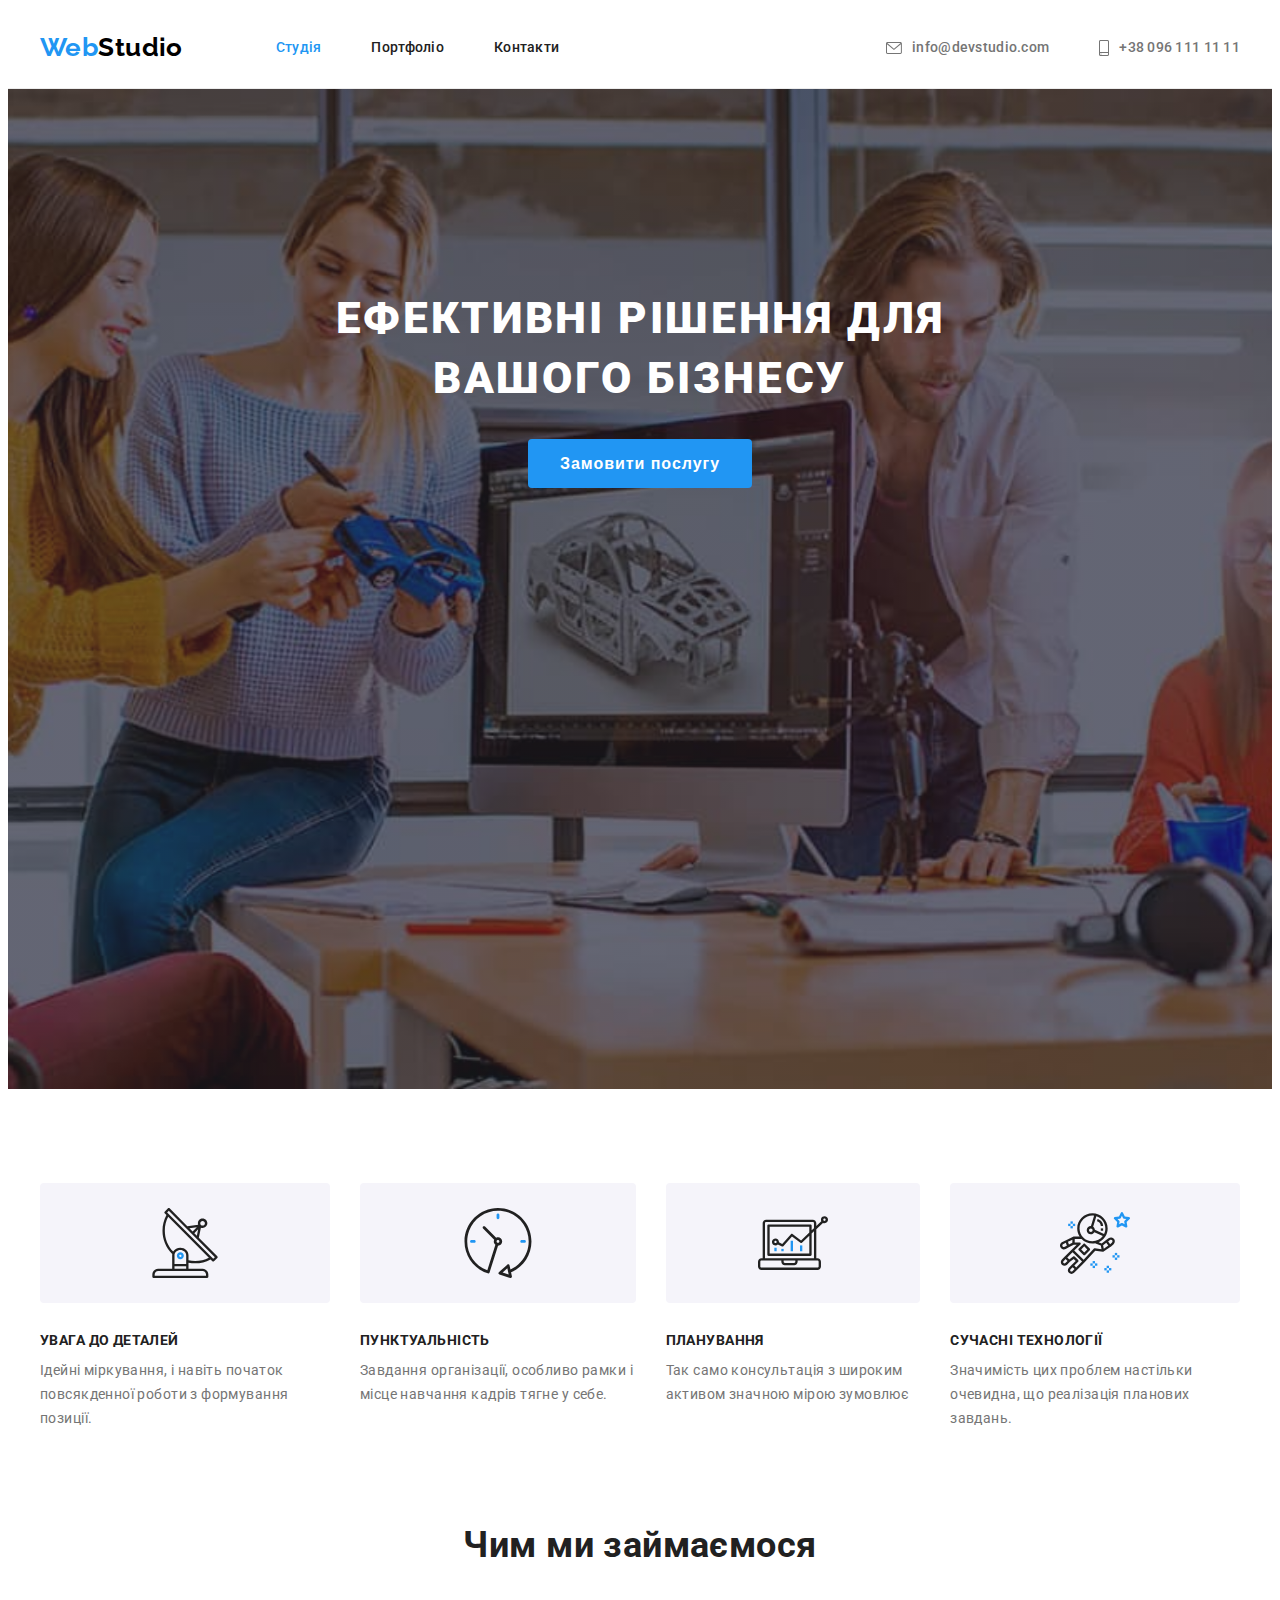
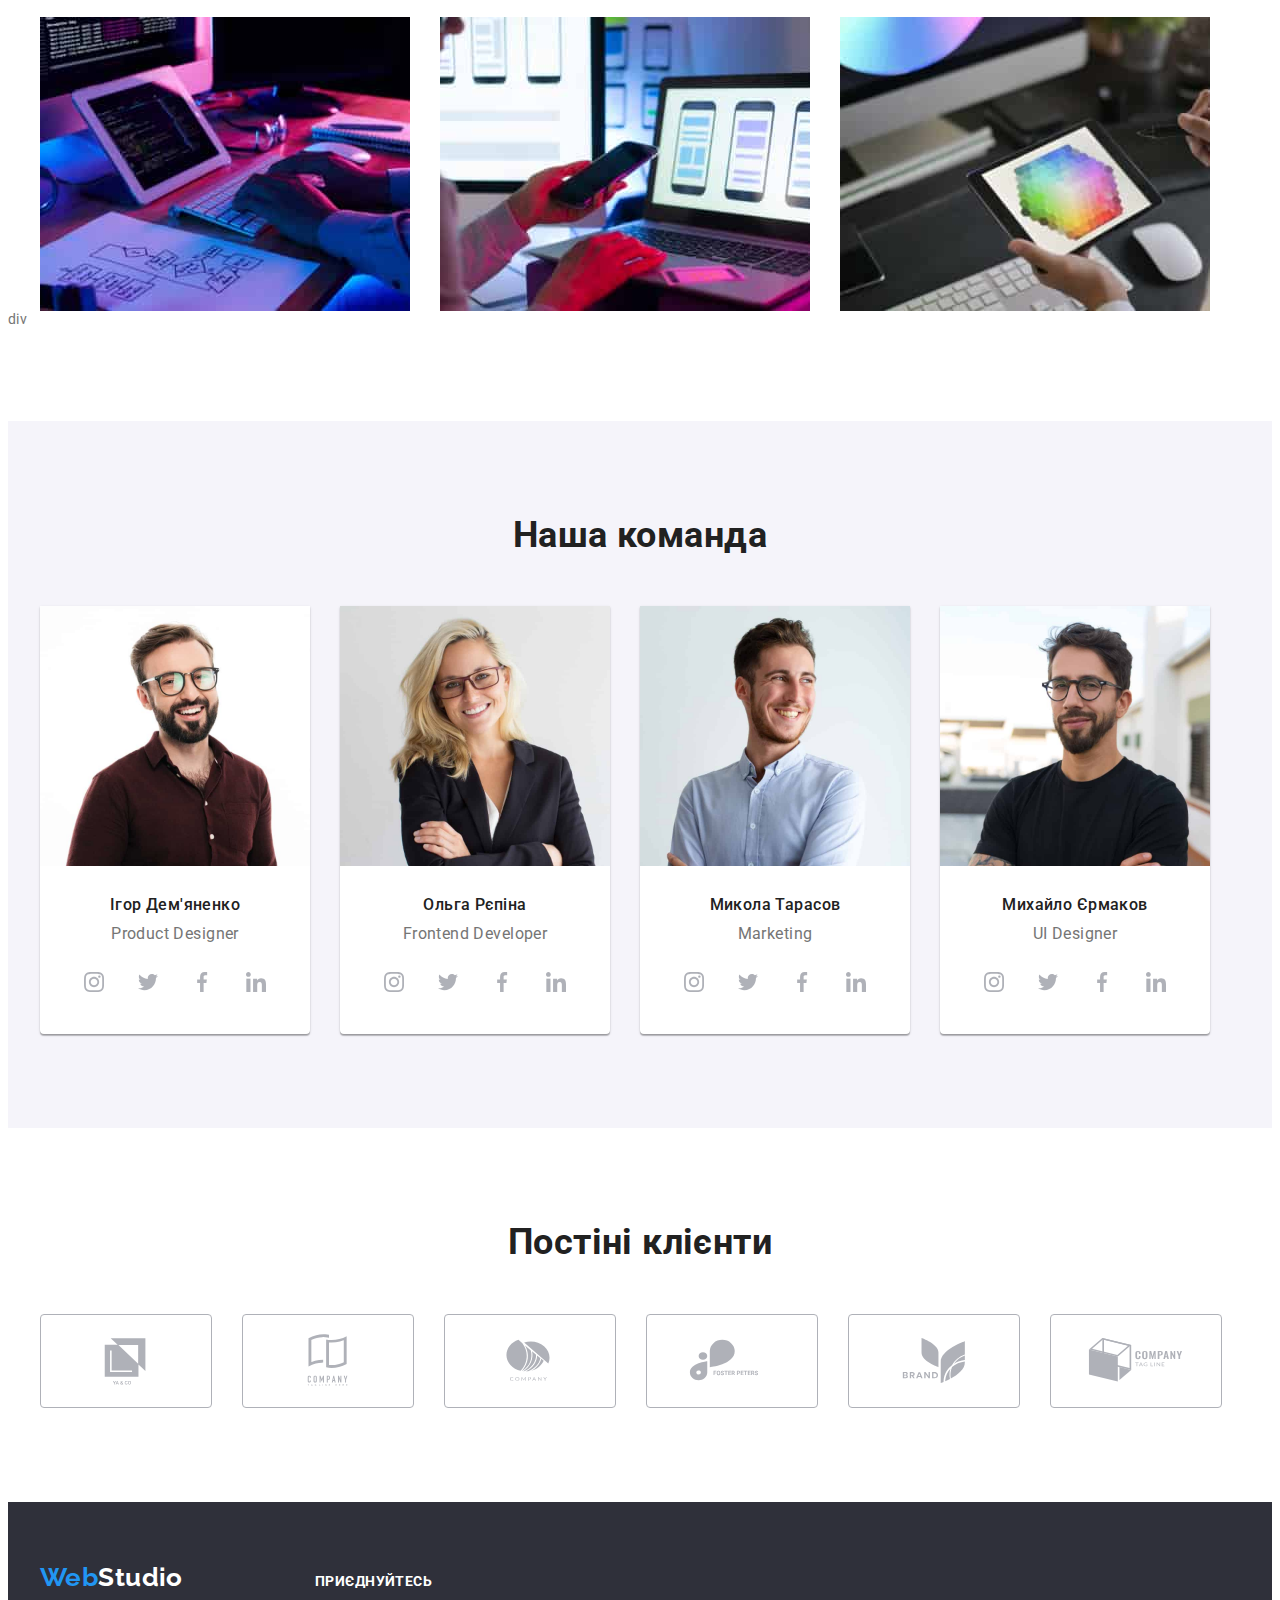
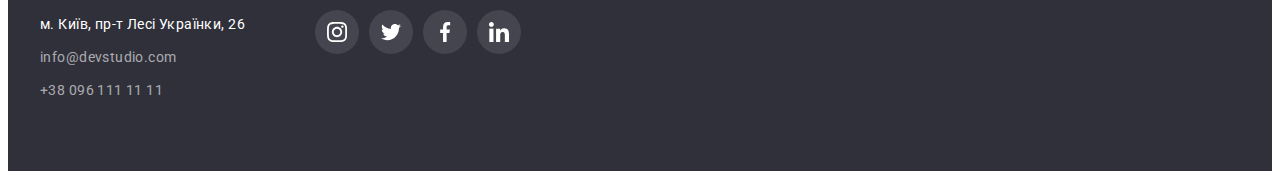
==== index.html @ 9be3ac5a "added files from 4 hw." ====
<!DOCTYPE html>
<html lang="uk">

<head>
    <meta charset="UTF-8" />
    <meta http-equiv="X-UA-Compatible" content="IE=edge" />
    <meta name="viewport" content="width=device-width, initial-scale=1.0" />
    <title>WebStudio</title>
    <link href="https://fonts.googleapis.com/css2?family=Raleway:wght@700&family=Roboto:wght@400;500;700;900&display=swap" rel="stylesheet" />

    <link rel="stylesheet" href="https://cdnjs.cloudflare.com/ajax/libs/modern-normalize/1.1.0/modern-normalize.min.css" integrity="sha512-wpPYUAdjBVSE4KJnH1VR1HeZfpl1ub8YT/NKx4PuQ5NmX2tKuGu6U/JRp5y+Y8XG2tV+wKQpNHVUX03MfMFn9Q==" crossorigin="anonymous" referrerpolicy="no-referrer"
    />
    <link rel="stylesheet" href="css/styles.css" />
</head>

<body class="page">
    <!-- Шапка-->
    <header class="page-header">
        <div class="container flex">
            <a href="./index.html" class="home-link link">
                <span class="logo-span">Web</span>Studio
            </a>

            <nav class="nav-wrap">
                <ul class="nav-tabs list">
                    <li>
                        <a href="./index.html" class="tab-link link current"> Студія </a>
                    </li>
                    <li>
                        <a href="./portfolio.html" class="tab-link link"> Портфоліо </a>
                    </li>
                    <li>
                        <a href="#" class="tab-link link"> Контакти </a>
                    </li>
                </ul>
            </nav>

            <ul class="nav-contacts list">
                <li>
                    <a href="mailto:info@devstudio.com" class="nav-contact-link link">
                        <svg width="16" height="12" class="nav-contacts-icon">
                <use href="./images/icon.svg#mail"></use></svg
              ><span class="nav-contact-span">info@devstudio.com</span>
            </a>
          </li>
          <li>
            <a href="tel:+380961111111" class="nav-contact-link link">
              <svg width="10" height="16" class="nav-contacts-icon">
                <use href="./images/icon.svg#phone"></use></svg
              ><span class="nav-contact-span">+38 096 111 11 11</span>
            </a>
          </li>
        </ul>
      </div>
    </header>

    <!--Основний контент-->
    <main>
      <!--HeroSecion-->
      <section class="hero hero-overlay">
        <div class="container hero-cont">
          <h1 class="hero-title">Ефективні рішення для вашого бізнесу</h1>
          <button type="button" class="button hero-button">
            Замовити послугу
          </button>
        </div>
      </section>

      <!--InfoSection-->
      <section class="section no-bottom-pd">
        <div class="container">
          <h2 class="section-title visually-hidden">Інформаційна секція</h2>
          <ul class="feature list">
            <li>
              <div class="feature-wrap">
                <svg class="feature-icon" width="70" height="70">
                  <use href="./images/icon.svg#antenna-1"></use>
                </svg>
        </div>
        <h3 class="info-title">УВАГА ДО ДЕТАЛЕЙ</h3>
        <p class="feature-text">
            Ідейні міркування, і навіть початок повсякденної роботи з формування позиції.
        </p>
        </li>
        <li>
            <div class="feature-wrap">
                <svg class="feature-icon" width="70" height="70">
                  <use href="./images/icon.svg#clock-1"></use>
                </svg>
            </div>
            <h3 class="info-title">ПУНКТУАЛЬНІСТЬ</h3>
            <p class="feature-text">
                Завдання організації, особливо рамки і місце навчання кадрів тягне у себе.
            </p>
        </li>
        <li>
            <div class="feature-wrap">
                <svg class="feature-icon" width="70" height="70">
                  <use href="./images/icon.svg#diagram-1"></use>
                </svg>
            </div>
            <h3 class="info-title">ПЛАНУВАННЯ</h3>
            <p class="feature-text">
                Так само консультація з широким активом значною мірою зумовлює
            </p>
        </li>
        <li>
            <div class="feature-wrap">
                <svg class="feature-icon" width="70" height="70">
                  <use href="./images/icon.svg#astronaut-1"></use>
                </svg>
            </div>
            <h3 class="info-title">СУЧАСНІ ТЕХНОЛОГІЇ</h3>
            <p class="feature-text">
                Значимість цих проблем настільки очевидна, що реалізація планових завдань.
            </p>
        </li>
        </ul>
        </div>
        </section>

        <!--IMG Section-->
        <section class="section">
            <div class="container">
                <h2 class="section-title">Чим ми займаємося</h2>

                <ul class="section-cards">
                    <li>
                        <img src="./images/main/img1.jpg" alt="планшет" width="370" />
                    </li>
                    <li>
                        <img src="./images/main/img2.jpg" alt="ноутбук" width="370" />
                    </li>
                    <li>
                        <img src="./images/main/img3.jpg" alt="телефон" width="370" />
                    </li>
                </ul>
            </div>
            div
        </section>
        <!--Our Team-->
        <section class="section grey-bc-color">
            <div class="container">
                <h2 class="section-title">Наша команда</h2>

                <ul class="team-title list">
                    <li class="team-item">
                        <img src="./images/main/img4.jpg" alt="Фото Ігоря" width="270" />
                        <div class="team-wrap">
                            <h3 class="title">Ігор Дем'яненко</h3>
                            <p class="team-info">Product Designer</p>
                            <ul class="social-wrap">
                                <li class="social-wrap-item">
                                    <a class="social-link" href="https://instagram.com" target="_blank" rel="nofollow noopener noreferrer" aria-label="Instagram">
                                        <svg class="social-icon" width="20" height="20">
                        <use href="./images/icon.svg#instagram"></use>
                      </svg>
                                    </a>
                                </li>
                                <li class="social-wrap-item">
                                    <a class="social-link" href="https://twitter.com" aria-label="Twitter" target="_blank" rel="nofollow noopener noreferrer">
                                        <svg class="social-icon" width="20" height="20">
                        <use href="./images/icon.svg#twitter"></use>
                      </svg>
                                    </a>
                                </li>
                                <li class="social-wrap-item">
                                    <a class="social-link" href="https://facebook.com" aria-label="Facebook" target="_blank" rel="nofollow noopener noreferrer">
                                        <svg class="social-icon" width="20" height="20">
                        <use href="./images/icon.svg#facebook"></use>
                      </svg>
                                    </a>
                                </li>
                                <li class="social-wrap-item">
                                    <a class="social-link" href="https://linkedin.com" aria-label="LinkedIn" target="_blank" rel="nofollow noopener noreferrer">
                                        <svg class="social-icon" width="20" height="20">
                        <use href="./images/icon.svg#linkedin"></use>
                      </svg>
                                    </a>
                                </li>
                            </ul>
                        </div>
                    </li>
                    <li class="team-item">
                        <img src="./images/main/img5.jpg" alt="Фото Ольги" width="270" />
                        <div class="team-wrap">
                            <h3 class="title">Ольга Рєпіна</h3>
                            <p class="team-info">Frontend Developer</p>
                            <ul class="social-wrap">
                                <li class="social-wrap-item">
                                    <a class="social-link" href="https://instagram.com" target="_blank" rel="nofollow noopener noreferrer" aria-label="Instagram">
                                        <svg class="social-icon" width="20" height="20">
                        <use href="./images/icon.svg#instagram"></use>
                      </svg>
                                    </a>
                                </li>
                                <li class="social-wrap-item">
                                    <a class="social-link" href="https://twitter.com" aria-label="Twitter" target="_blank" rel="nofollow noopener noreferrer">
                                        <svg class="social-icon" width="20" height="20">
                        <use href="./images/icon.svg#twitter"></use>
                      </svg>
                                    </a>
                                </li>
                                <li class="social-wrap-item">
                                    <a class="social-link" href="https://facebook.com" aria-label="Facebook" target="_blank" rel="nofollow noopener noreferrer">
                                        <svg class="social-icon" width="20" height="20">
                        <use href="./images/icon.svg#facebook"></use>
                      </svg>
                                    </a>
                                </li>
                                <li class="social-wrap-item">
                                    <a class="social-link" href="https://linkedin.com" aria-label="LinkedIn" target="_blank" rel="nofollow noopener noreferrer">
                                        <svg class="social-icon" width="20" height="20">
                        <use href="./images/icon.svg#linkedin"></use>
                      </svg>
                                    </a>
                                </li>
                            </ul>
                        </div>
                    </li>
                    <li class="team-item">
                        <img src="./images/main/img6.jpg" alt="Фото Миколи" width="270" />
                        <div class="team-wrap">
                            <h3 class="title">Микола Тарасов</h3>
                            <p class="team-info">Marketing</p>
                            <ul class="social-wrap">
                                <li class="social-wrap-item">
                                    <a class="social-link" href="https://instagram.com" target="_blank" rel="nofollow noopener noreferrer" aria-label="Instagram">
                                        <svg class="social-icon" width="20" height="20">
                        <use href="./images/icon.svg#instagram"></use>
                      </svg>
                                    </a>
                                </li>
                                <li class="social-wrap-item">
                                    <a class="social-link" href="https://twitter.com" aria-label="Twitter" target="_blank" rel="nofollow noopener noreferrer">
                                        <svg class="social-icon" width="20" height="20">
                        <use href="./images/icon.svg#twitter"></use>
                      </svg>
                                    </a>
                                </li>
                                <li class="social-wrap-item">
                                    <a class="social-link" href="https://facebook.com" aria-label="Facebook" target="_blank" rel="nofollow noopener noreferrer">
                                        <svg class="social-icon" width="20" height="20">
                        <use href="./images/icon.svg#facebook"></use>
                      </svg>
                                    </a>
                                </li>
                                <li class="social-wrap-item">
                                    <a class="social-link" href="https://linkedin.com" aria-label="LinkedIn" target="_blank" rel="nofollow noopener noreferrer">
                                        <svg class="social-icon" width="20" height="20">
                        <use href="./images/icon.svg#linkedin"></use>
                      </svg>
                                    </a>
                                </li>
                            </ul>
                        </div>
                    </li>
                    <li class="team-item">
                        <img src="./images/main/img7.jpg" alt="Фото Михайла" width="270" />
                        <div class="team-wrap">
                            <h3 class="title">Михайло Єрмаков</h3>
                            <p class="team-info">UI Designer</p>
                            <ul class="social-wrap">
                                <li class="social-wrap-item">
                                    <a class="social-link" href="https://instagram.com" target="_blank" rel="nofollow noopener noreferrer" aria-label="Instagram">
                                        <svg class="social-icon" width="20" height="20">
                        <use href="./images/icon.svg#instagram"></use>
                      </svg>
                                    </a>
                                </li>
                                <li class="social-wrap-item">
                                    <a class="social-link" href="https://twitter.com" aria-label="Twitter" target="_blank" rel="nofollow noopener noreferrer">
                                        <svg class="social-icon" width="20" height="20">
                        <use href="./images/icon.svg#twitter"></use>
                      </svg>
                                    </a>
                                </li>
                                <li class="social-wrap-item">
                                    <a class="social-link" href="https://facebook.com" aria-label="Facebook" target="_blank" rel="nofollow noopener noreferrer">
                                        <svg class="social-icon" width="20" height="20">
                        <use href="./images/icon.svg#facebook"></use>
                      </svg>
                                    </a>
                                </li>
                                <li class="social-wrap-item">
                                    <a class="social-link" href="https://linkedin.com" aria-label="LinkedIn" target="_blank" rel="nofollow noopener noreferrer">
                                        <svg class="social-icon" width="20" height="20">
                        <use href="./images/icon.svg#linkedin"></use>
                      </svg>
                                    </a>
                                </li>
                            </ul>
                        </div>
                    </li>
                </ul>
            </div>
        </section>
        <!--===============================Clients=================== -->
        <section class="section clients">
            <div class="container">
                <h2 class="section-title">Постіні клієнти</h2>
                <ul class="clients-logo">
                    <li class="clients-item">
                        <a href="#" class="clients-item-link">
                            <svg class="clients-icon" width="106" height="60">
                  <use href="./images/icon.svg#logo-1"></use>
                </svg>
                        </a>
                    </li>
                    <li class="clients-item">
                        <a href="#" class="clients-item-link">
                            <svg class="clients-icon" width="106" height="60">
                  <use href="./images/icon.svg#logo-2"></use>
                </svg>
                        </a>
                    </li>
                    <li class="clients-item">
                        <a href="#" class="clients-item-link">
                            <svg class="clients-icon" width="106" height="60">
                  <use href="./images/icon.svg#logo-3"></use>
                </svg>
                        </a>
                    </li>
                    <li class="clients-item">
                        <a href="#" class="clients-item-link">
                            <svg class="clients-icon" width="106" height="60">
                  <use href="./images/icon.svg#logo-4"></use>
                </svg>
                        </a>
                    </li>
                    <li class="clients-item">
                        <a href="#" class="clients-item-link">
                            <svg class="clients-icon" width="106" height="60">
                  <use href="./images/icon.svg#logo-5"></use>
                </svg>
                        </a>
                    </li>
                    <li class="clients-item">
                        <a href="#" class="clients-item-link">
                            <svg class="clients-icon" width="106" height="60">
                  <use href="./images/icon.svg#logo-6"></use>
                </svg>
                        </a>
                    </li>
                </ul>
            </div>
        </section>
        </main>

        <!--footer-->
        <footer class="footer">
            <div class="container footer-flex">
                <div class="footer-contacts">
                    <a href="./index.html" class="footer-link link">
                        <span class="footer-span">Web</span>Studio
                    </a>
                    <address>
            <ul class="footer-adress">
              <li class="foot-item">
                <a href="" class="foot-adress link"
                  >м. Київ, пр-т Лесі Українки, 26</a
                >
              </li>
              <li class="foot-item">
                <a href="mailto:info@devstudio.com" class="foot-mail link"
                  >info@devstudio.com</a
                >
              </li>
              <li class="foot-item">
                <a href="tel:+380961111111" class="foot-phone link"
                  >+38 096 111 11 11</a
                >
              </li>
            </ul>
          </address>
                </div>
                <div class="footer-social">
                    <strong class="footer-social-logo">ПРИЄДНУЙТЕСЬ</strong>
                    <ul class="social-wrap">
                        <li class="social-wrap-item">
                            <a class="social-link-foot" href="https://instagram.com" target="_blank" rel="nofollow noopener noreferrer" aria-label="Instagram">
                                <svg class="social-icon-foot" width="20" height="20">
                  <use href="./images/icon.svg#instagram"></use>
                </svg>
                            </a>
                        </li>
                        <li class="social-wrap-item">
                            <a class="social-link-foot" href="https://twitter.com" aria-label="Twitter" target="_blank" rel="nofollow noopener noreferrer">
                                <svg class="social-icon-foot" width="20" height="20">
                  <use href="./images/icon.svg#twitter"></use>
                </svg>
                            </a>
                        </li>
                        <li class="social-wrap-item">
                            <a class="social-link-foot" href="https://facebook.com" aria-label="Facebook" target="_blank" rel="nofollow noopener noreferrer">
                                <svg class="social-icon-foot" width="20" height="20">
                  <use href="./images/icon.svg#facebook"></use>
                </svg>
                            </a>
                        </li>
                        <li class="social-wrap-item">
                            <a class="social-link-foot" href="https://linkedin.com" aria-label="LinkedIn" target="_blank" rel="nofollow noopener noreferrer">
                                <svg class="social-icon-foot" width="20" height="20">
                  <use href="./images/icon.svg#linkedin"></use>
                </svg>
                            </a>
                        </li>
                    </ul>
                </div>
            </div>
        </footer>
</body>

</html>
---- css/styles.css ----
/* основной цвет background: #212121; */


/* blue #2196F3 */


/* secondary color background: #757575;*/


/* white for footer 
color: rgba(255, 255, 255, 0.6) */


/* ------------page style ----------*/

 :root {
    --prime-color: #ffffff;
    --hero-color: #2f303a;
    --prime-text-color: #757575;
    --prime-title-color: #212121;
    --prime-accent-color: #2196f3;
    --prime-black-color: #000000;
    --footer-bg-color: #2f303a;
    --header-border-color: #ECECEC;
    --border-item-color: #ECECEC;
    --grey-bc-color: #F5F4FA;
    --icon-bg-color: #F5F5F5;
    --clients-icon-color: #AFB1B8;
}


/* * {
    outline: 1px solid red;
} */

.page {
    color: var(--prime-text-color);
    font-family: "Roboto", sans-serif;
    font-size: 14px;
    letter-spacing: 0.03em;
}

.section {
    padding-top: 94px;
    padding-bottom: 94px;
}

img {
    display: block;
}

.grey-bc-color {
    background-color: var(--grey-bc-color);
}

.no-bottom-pd {
    padding-bottom: 0;
}

h1,
h2,
h3,
h4,
h5,
h6,
p {
    margin: 0;
    padding: 0;
}

.container {
    width: 1200px;
    margin: 0 auto;
    padding-right: 15px;
    padding-left: 15px;
}

.list {
    list-style: none;
}

.link {
    text-decoration: none;
    font-style: normal;
}

ul {
    list-style: none;
    margin: 0;
    padding-left: 0;
}


/* HEADER_____________STYLES */

.flex {
    display: flex;
    align-items: center;
}

.link.current {
    color: var(--prime-accent-color);
}

.page-header {
    border-bottom: 1px solid var(--header-border-color);
}


/* ------------LogoStyle ----------*/

.home-link {
    font-family: Raleway;
    font-weight: 700;
    font-size: 26px;
    line-height: 1.2;
    color: var(--prime-black-color);
}


/* ------------Navigation----------*/

.logo-span {
    color: var(--prime-accent-color);
}

.nav-wrap {
    display: flex;
    margin-left: 93px;
}

.nav-tabs {
    display: flex;
    gap: 50px;
    font-weight: 500;
    line-height: 1.14;
    letter-spacing: 0.02em;
}

.nav-tabs li:last-child {
    margin-right: 0px;
}

.nav-tabs .tab-link {
    display: block;
    text-decoration: none;
    padding-top: 32px;
    padding-bottom: 32px;
}

.nav-tabs .link.current {
    color: var(--prime-accent-color);
}

.nav-contacts {
    display: flex;
    gap: 50px;
    margin-left: auto;
}

.nav-tabs .tab-link {
    color: var(--prime-title-color);
    font-weight: 500;
    line-height: 1.1;
    letter-spacing: 0.02em;
}

.nav-tabs a:hover,
.nav-tabs a:focus {
    color: var(--prime-accent-color);
}


/* Contacts Style */

.nav-contacts a {
    display: flex;
    align-items: center;
    color: var(--prime-text-color);
    font-weight: 500;
    font-size: 14px;
    line-height: 1.1;
    letter-spacing: 0.02em;
    padding-top: 32px;
    padding-bottom: 32px;
}

.nav-contacts a:hover,
.nav-contacts a:focus {
    transition: 0.5s;
    color: var(--prime-accent-color);
}

.nav-contacts-icon {
    fill: currentColor;
    margin-right: 10px;
}

.nav-contact-icon:not(:last-child) {
    padding-right: 10px;
}

.nav-contact-span {
    display: inline-block;
}


/* Hero SEction */

.hero {
    background-color: var(--hero-color);
    padding-top: 200px;
    padding-bottom: 200px;
}

.hero-overlay {
    max-width: 1600px;
    min-height: 600px;
    margin-left: auto;
    margin-right: auto;
    background-image: linear-gradient(rgba(47, 48, 58, 0.4), rgba(47, 48, 58, 0.4)), url(../images/main/header-img.jpg);
    background-repeat: no-repeat;
    background-size: cover;
    background-position: center;
}

.hero-cont {
    text-align: center;
}

.hero-title {
    color: var(--prime-color);
    width: 696px;
    margin-left: auto;
    margin-right: auto;
    font-weight: 900;
    font-size: 44px;
    line-height: 1.36;
    text-align: center;
    letter-spacing: 0.06em;
    text-transform: uppercase;
}

.section-title {
    margin-bottom: 50px;
    font-weight: 700;
    font-size: 36px;
    line-height: 1.16;
    text-align: center;
    color: var(--prime-title-color);
}


/* -----------Button------------- */

.button {
    margin: 0 auto;
    color: var(--prime-color);
    font-size: 16px;
    line-height: 1.85;
    font-weight: 700;
    border-radius: 4px;
    padding: 10px 32px;
    margin-top: 30px;
    letter-spacing: 0.06em;
}


/* -----info section style------ */

.visually-hidden {
    position: absolute;
    width: 1px;
    height: 1px;
    margin: -1px;
    border: 0;
    padding: 0;
    white-space: nowrap;
    clip-path: inset(100%);
    clip: rect(0 0 0 0);
    overflow: hidden;
}

.feature {
    color: var(--prime-text-color);
    display: flex;
    gap: 30px;
}

.info-title {
    color: var(--prime-title-color);
    font-weight: 700;
    font-size: 14px;
    line-height: 1.14;
    text-transform: uppercase;
    margin-bottom: 10px;
}

.feature-wrap {
    display: flex;
    justify-content: center;
    align-items: center;
    height: 120px;
    margin-bottom: 30px;
    border-radius: 4px;
    background-color: var(--grey-bc-color);
}

.feature-text {
    line-height: 1.71;
}


/* -------img section----------- */

.section-cards {
    display: flex;
    gap: 30px;
}


/* Team section style */

.team-wrap {
    padding-top: 30px;
    padding-bottom: 30px;
    text-align: center;
}

.team-title {
    display: flex;
    gap: 30px;
}

.team-title .title {
    font-weight: 500;
    color: var(--prime-title-color);
    font-size: 16px;
    line-height: 1.18;
}

.team-info {
    font-size: 16px;
    line-height: 1.18;
    margin-bottom: 16px;
}

.team-wrap .title {
    margin-bottom: 10px;
}

.team-item {
    box-shadow: 0px 1px 3px rgb(0 0 0 / 12%), 0px 1px 1px rgb(0 0 0 / 14%), 0px 2px 1px rgb(0 0 0 / 20%);
    border-radius: 0px 0px 4px 4px;
    background-color: var(--prime-color);
}

.social-wrap {
    display: flex;
    justify-content: center;
    align-items: center;
    gap: 10px;
}

.social-link {
    display: flex;
    align-items: center;
    justify-content: center;
    width: 44px;
    height: 44px;
    border-radius: 50%;
    color: var(--clients-icon-color);
    background-color: var(--prime-color);
}

.social-link:hover,
.social-link:focus {
    background-color: var(--prime-accent-color);
    color: var(--prime-color);
}

.social-icon {
    fill: currentColor;
}


/* button */

.hero-button {
    cursor: pointer;
    background-color: var(--prime-accent-color);
    min-width: 216px;
    border: none;
}


/* ========================
||ПОСТІЙНІ КЛІЄНТИ
============================*/

.clients-logo {
    display: flex;
    gap: 30px;
}

.clients-item {}

.clients-item-link {
    color: var(--clients-icon-color);
    display: flex;
    justify-content: center;
    align-items: center;
    width: 170px;
    height: 92px;
    border: 1px solid var(--clients-icon-color);
    border-radius: 4px
}

.clients-item-link:hover,
.clients-item-link:focus {
    color: var(--prime-accent-color);
    border-color: var(--prime-accent-color);
}

.clients-icon {
    fill: currentColor;
}


/* ------footer-style----------- */

.footer {
    display: block;
    margin: 0 auto;
    background-color: var(--footer-bg-color);
    padding-top: 60px;
    padding-bottom: 60px;
}

.footer-contacts {
    margin-right: 70px;
}

.footer-span {
    color: var(--prime-accent-color);
    font-family: Raleway;
    font-weight: 700;
    font-size: 26px;
    line-height: 1.2;
}

.footer-link {
    font-family: Raleway;
    font-weight: 700;
    font-size: 26px;
    line-height: 1.2;
    color: var(--prime-color);
    display: block;
    margin-bottom: 20px;
}

footer-adress {
    display: block;
    justify-items: center;
    font-style: normal;
}

.foot-adress.link {
    color: var(--prime-color);
    ;
    line-height: 1.7;
}

.foot-mail.link,
.foot-phone.link {
    line-height: 1.7;
    color: rgba(255, 255, 255, 0.6);
}

.foot-item:not(lastchild) {
    margin-bottom: 9px;
}

.footer-adress a:hover,
.footer-adress a:focus {
    color: var(--prime-accent-color);
}

.footer-flex {
    display: flex;
    align-items: baseline;
}

.footer-social-logo {
    display: block;
    margin-bottom: 20px;
    font-weight: 700;
    line-height: 1.14;
    color: var(--prime-color);
}

.social-link-foot {
    display: flex;
    align-items: center;
    justify-content: center;
    width: 44px;
    height: 44px;
    border-radius: 50%;
    color: var(--prime-color);
    background-color: rgba(255, 255, 255, 0.1);
}

.social-link-foot:hover,
.social-link-foot:focus {
    background-color: var(--prime-accent-color);
}

.social-icon-foot {
    fill: currentColor;
}


/* --------PortfolioStyles-------------*/

.content-box {
    display: flex;
}

.examples-list {
    display: flex;
    flex-wrap: wrap;
    gap: 30px;
}

examples-item {
    flex-basis: calc((100% - 60px) / 3);
}

.examples-item:hover {
    box-shadow: 0px 1px 1px rgba(0, 0, 0, 0.12), 0px 4px 4px rgba(0, 0, 0, 0.06), 1px 4px 6px rgba(0, 0, 0, 0.16);
}

.content-list {
    display: flex;
    justify-content: center;
    gap: 8px;
    margin-bottom: 50px;
}

.button-list {
    padding: 6px 22px;
    color: var(--prime-black-color);
    cursor: pointer;
    font-family: inherit;
    border: none;
    border-radius: 4px;
    font-weight: 500;
    font-size: 16px;
    line-height: 1.62;
    background-color: var(--grey-bc-color);
}

.button-list:hover,
.button-list:focus,
.current-all {
    background-color: var(--prime-accent-color);
    color: var(--prime-color);
    box-shadow: 0px 3px 1px rgba(0, 0, 0, 0.1), 0px 1px 2px rgba(0, 0, 0, 0.08), 0px 2px 2px rgba(0, 0, 0, 0.12);
}

.examples-info {
    font-size: 16px;
    line-height: 1.88;
    color: var(--prime-text-color);
}


/* ---------WORKEXAMPLES SECTION------- */

.item-border {
    padding: 20px 24px;
    border-left: 1px solid var(--border-item-color);
    border-right: 1px solid var(--border-item-color);
    border-bottom: 1px solid var(--border-item-color);
}

.item-border .item-title {
    margin-bottom: 4px;
    font-weight: 700;
    font-size: 18px;
    line-height: 2;
    letter-spacing: 0.06em;
    color: var(--prime-title-color);
}
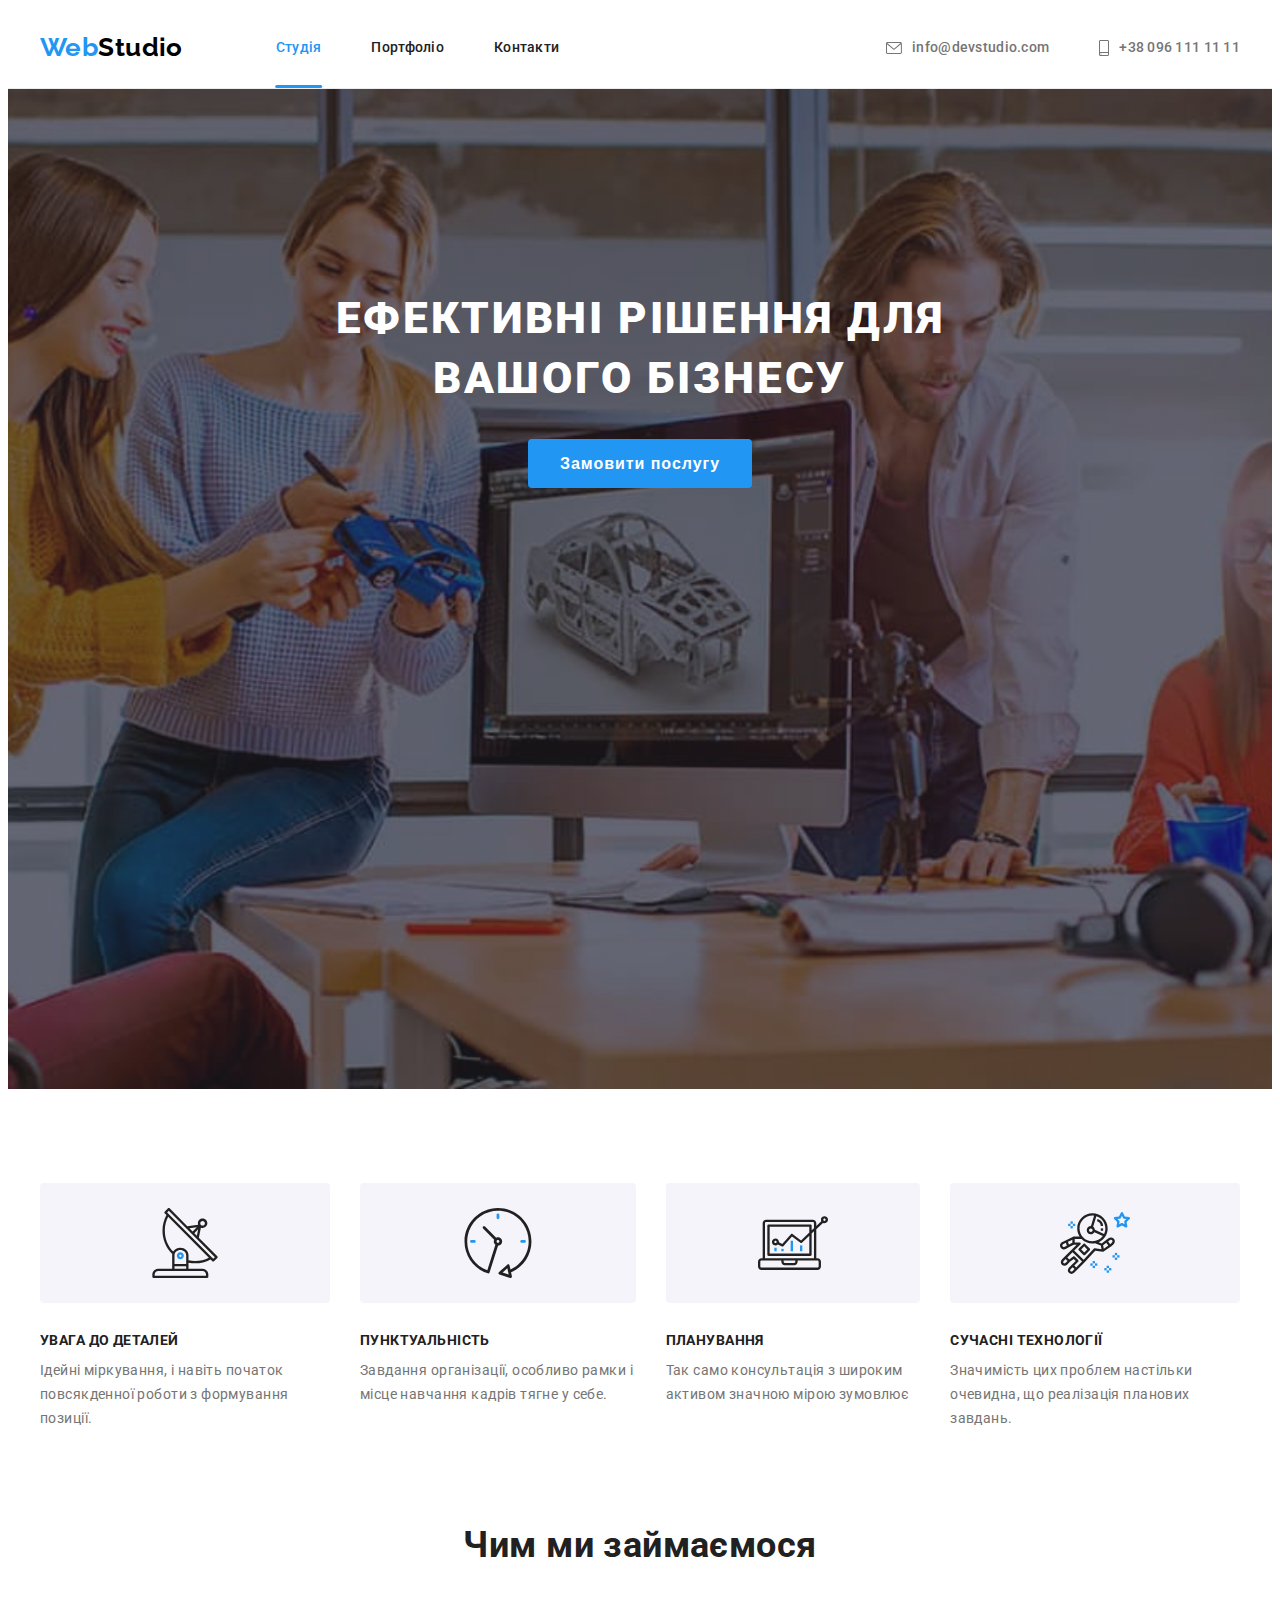
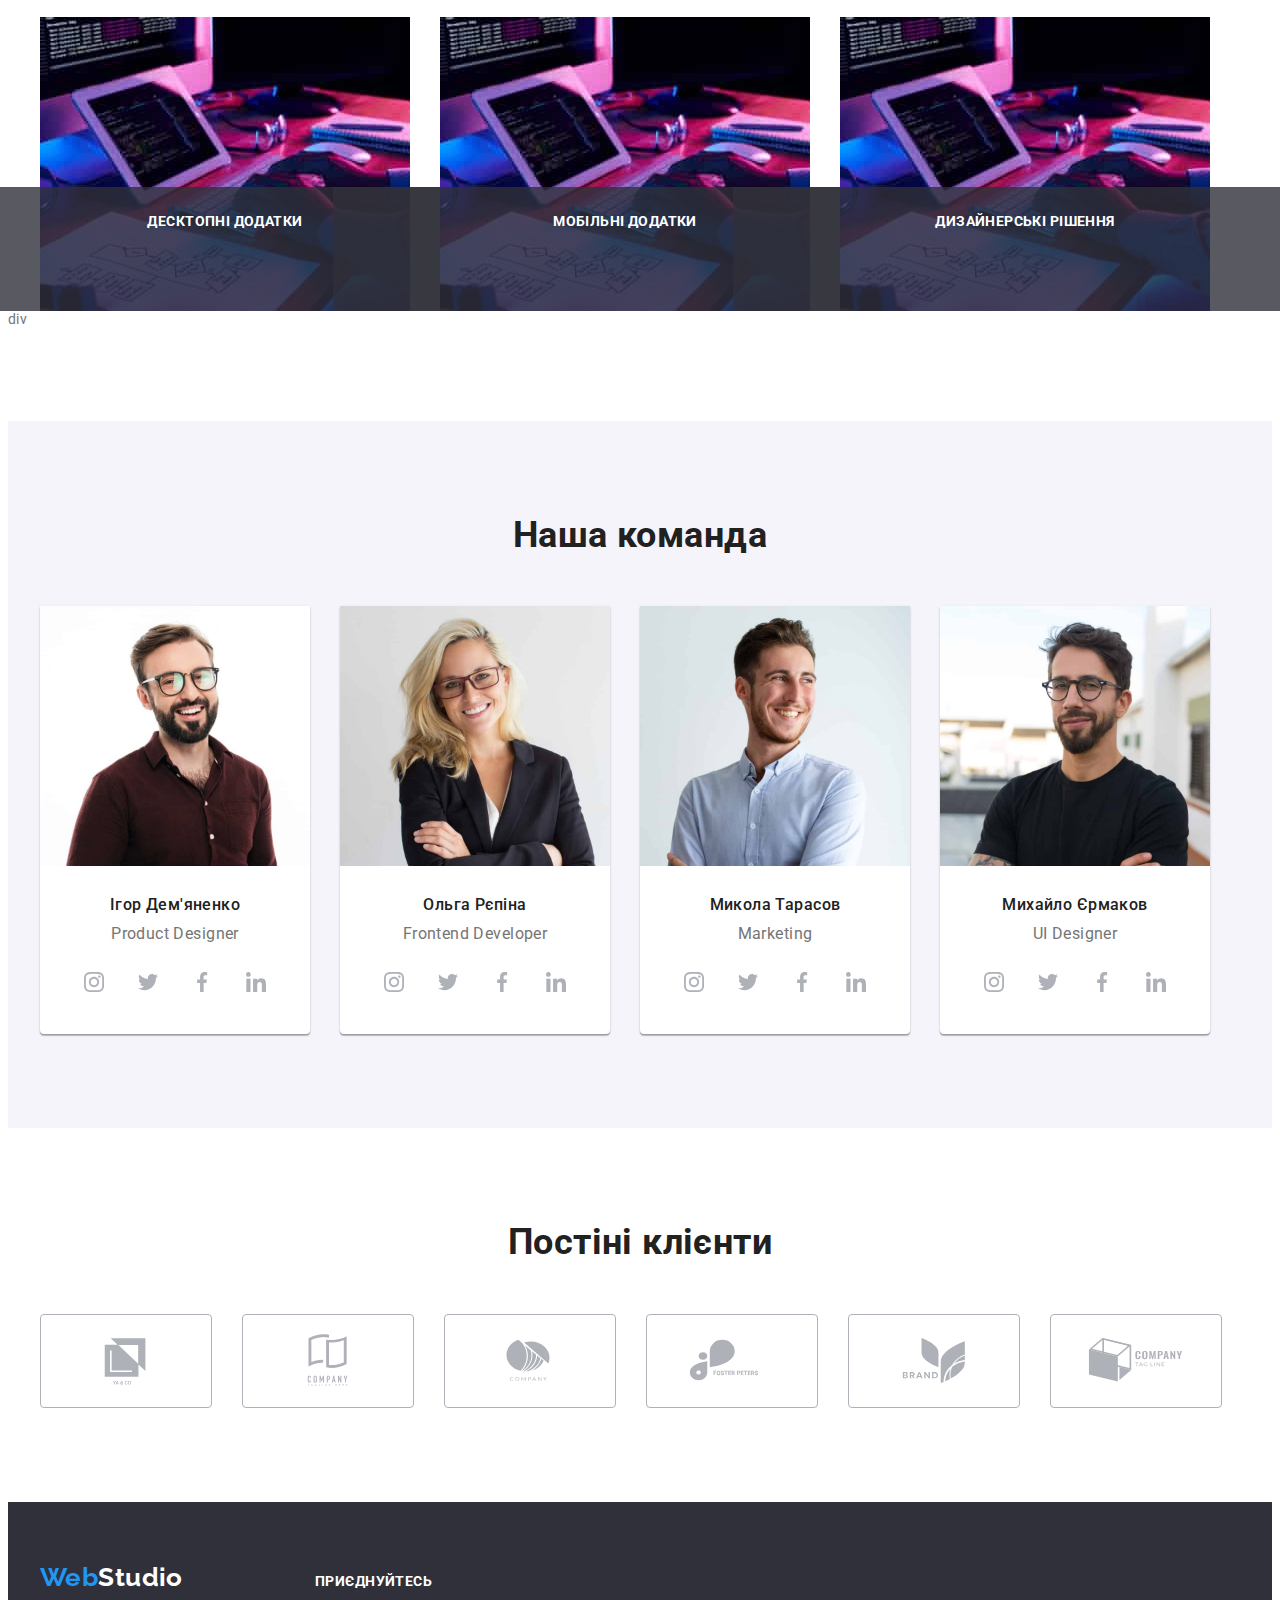
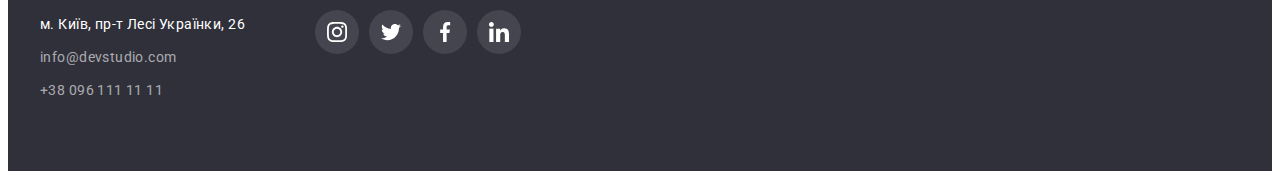
==== commit 5eb3981d: "added modal" ====
--- a/index.html
+++ b/index.html
@@ -60,7 +60,7 @@
       <section class="hero hero-overlay">
         <div class="container hero-cont">
           <h1 class="hero-title">Ефективні рішення для вашого бізнесу</h1>
-          <button type="button" class="button hero-button">
+          <button type="button" class="button hero-button" data-modal-open>
             Замовити послугу
           </button>
         </div>
@@ -126,13 +126,34 @@
 
                 <ul class="section-cards">
                     <li>
-                        <img src="./images/main/img1.jpg" alt="планшет" width="370" />
-                    </li>
-                    <li>
-                        <img src="./images/main/img2.jpg" alt="ноутбук" width="370" />
-                    </li>
-                    <li>
-                        <img src="./images/main/img3.jpg" alt="телефон" width="370" />
+                        <div class="section-cards-thumb"><img src="./images/main/img1.jpg" alt="планшет" width="370" />
+
+                            <div class="section-cards-text">
+                                <p>
+                                    Десктопні додатки
+                                </p>
+                            </div>
+                        </div>
+                    </li>
+                    <li>
+                        <div class="section-cards-thumb"><img src="./images/main/img1.jpg" alt="планшет" width="370" />
+
+                            <div class="section-cards-text">
+                                <p>
+                                    Мобільні додатки
+                                </p>
+                            </div>
+                        </div>
+                    </li>
+                    <li>
+                        <div class="section-cards-thumb"><img src="./images/main/img1.jpg" alt="планшет" width="370" />
+
+                            <div class="section-cards-text">
+                                <p>
+                                    Дизайнерські рішення
+                                </p>
+                            </div>
+                        </div>
                     </li>
                 </ul>
             </div>
@@ -409,6 +430,16 @@
                 </div>
             </div>
         </footer>
+        <!-- ============Modal================== -->
+        <div class="backdrop is-hidden" data-modal>
+            <div class="modal">
+                <button class="modal-btn" data-modal-close><svg class="modal-icon-close" width="" height="">
+                  <use href="./images/icon.svg#close-x"></use>
+                </svg>
+            </button>
+            </div>
+        </div>
+        <script src="./js/modal.js"></script>
 </body>
 
 </html>--- a/css/styles.css
+++ b/css/styles.css
@@ -26,6 +26,8 @@
     --grey-bc-color: #F5F4FA;
     --icon-bg-color: #F5F5F5;
     --clients-icon-color: #AFB1B8;
+    --anim-slow: 600ms cubic-bezier(0.4, 0, 0.2, 1);
+    --anim-fast: 250ms cubic-bezier(0.4, 0, 0.2, 1);
 }
 
 
@@ -93,6 +95,10 @@
 
 /* HEADER_____________STYLES */
 
+.nav-wrap {
+    position: sticky;
+}
+
 .flex {
     display: flex;
     align-items: center;
@@ -152,6 +158,23 @@
     color: var(--prime-accent-color);
 }
 
+.tab-link {
+    position: relative;
+}
+
+.tab-link.current::after {
+    content: '';
+    position: absolute;
+    left: 50%;
+    bottom: 0px;
+    transform: translateX(-50%);
+    display: inline-flex;
+    width: calc(100% + 2px);
+    height: 3px;
+    border-radius: 4px;
+    background-color: var(--prime-accent-color);
+}
+
 .nav-contacts {
     display: flex;
     gap: 50px;
@@ -163,6 +186,7 @@
     font-weight: 500;
     line-height: 1.1;
     letter-spacing: 0.02em;
+    transition: color var(--anim-fast);
 }
 
 .nav-tabs a:hover,
@@ -183,11 +207,11 @@
     letter-spacing: 0.02em;
     padding-top: 32px;
     padding-bottom: 32px;
+    transition: color var(--anim-fast);
 }
 
 .nav-contacts a:hover,
 .nav-contacts a:focus {
-    transition: 0.5s;
     color: var(--prime-accent-color);
 }
 
@@ -318,6 +342,29 @@
     gap: 30px;
 }
 
+.section-cards-thumb {
+    position: relative;
+}
+
+.section-cards-text {
+    height: 70px;
+    width: 100%;
+    padding: 27px 107px;
+    display: flex;
+    justify-content: center;
+    text-align: center;
+    position: absolute;
+    left: 50%;
+    bottom: 0px;
+    transform: translateX(-50%);
+    background-color: rgba(47, 48, 58, 0.8);
+    color: var(--prime-color);
+    font-weight: 700;
+    line-height: 1.14;
+    text-align: center;
+    text-transform: uppercase;
+}
+
 
 /* Team section style */
 
@@ -371,6 +418,7 @@
     border-radius: 50%;
     color: var(--clients-icon-color);
     background-color: var(--prime-color);
+    transition: color var(--anim-fast);
 }
 
 .social-link:hover,
@@ -413,7 +461,8 @@
     width: 170px;
     height: 92px;
     border: 1px solid var(--clients-icon-color);
-    border-radius: 4px
+    border-radius: 4px;
+    transition: color var(--anim-fast);
 }
 
 .clients-item-link:hover,
@@ -481,6 +530,10 @@
     margin-bottom: 9px;
 }
 
+.footer-adress a {
+    transition: color var(--anim-fast);
+}
+
 .footer-adress a:hover,
 .footer-adress a:focus {
     color: var(--prime-accent-color);
@@ -508,6 +561,7 @@
     border-radius: 50%;
     color: var(--prime-color);
     background-color: rgba(255, 255, 255, 0.1);
+    transition: color var(--anim-fast);
 }
 
 .social-link-foot:hover,
@@ -520,6 +574,75 @@
 }
 
 
+/* ====================MODAL STYLES================ */
+
+.backdrop {
+    position: fixed;
+    top: 0;
+    left: 0;
+    z-index: 100;
+    width: 100%;
+    height: 100%;
+    background-color: rgba(0, 0, 0, 0.2);
+    transition: opacity var(--anim-slow), visibility var(--anim-slow);
+    /* для наглядності властивості за змовчуванням */
+    opacity: 1;
+    visibility: visible;
+    pointer-events: initial;
+}
+
+
+/* кінцевий стан */
+
+.backdrop.is-hidden {
+    opacity: 0;
+    visibility: hidden;
+    pointer-events: none;
+}
+
+.modal {
+    position: absolute;
+    top: 50%;
+    left: 50%;
+    transform: translate(-50%, -50%) scale(1) rotate(0);
+    opacity: 1;
+    width: 528px;
+    min-height: 581px;
+    background-color: var(--prime-color);
+    box-shadow: 0px 1px 3px rgba(0, 0, 0, 0.12), 0px 1px 1px rgba(0, 0, 0, 0.14), 0px 2px 1px rgba(0, 0, 0, 0.2);
+    border-radius: 4px;
+    transition: transform var(--anim-fast) 400ms, opacity var(--anim-fast) 400ms;
+}
+
+
+/* кінцевий стан */
+
+.backdrop.is-hidden .modal {
+    transform: translate(-50%, -50%) scale(0.3) rotate(360deg);
+    opacity: 0;
+}
+
+.modal-btn {
+    position: absolute;
+    top: 8px;
+    right: 8px;
+    display: inline-flex;
+    align-items: center;
+    justify-content: center;
+    width: 30px;
+    height: 30px;
+    padding: 0;
+    background-color: var(--prime-color);
+    border-radius: 50%;
+    border: 1px solid rgba(0, 0, 0, 0.1);
+    cursor: pointer;
+}
+
+.modal-icon-close {
+    padding: 8px;
+}
+
+
 /* --------PortfolioStyles-------------*/
 
 .content-box {
@@ -534,10 +657,36 @@
 
 examples-item {
     flex-basis: calc((100% - 60px) / 3);
+    transition: color var(--anim-fast);
 }
 
 .examples-item:hover {
     box-shadow: 0px 1px 1px rgba(0, 0, 0, 0.12), 0px 4px 4px rgba(0, 0, 0, 0.06), 1px 4px 6px rgba(0, 0, 0, 0.16);
+}
+
+.examples-thumb {
+    position: relative;
+    overflow: hidden;
+}
+
+.overlay {
+    position: absolute;
+    top: 0;
+    left: 0;
+    width: 100%;
+    height: 100%;
+    padding: 63px 24px;
+    color: var(--prime-color);
+    font-size: 18px;
+    line-height: 1.56;
+    transform: translateY(101%);
+    transition: transform var(--anim-fast);
+    background-color: rgba(33, 150, 243, 0.9);
+    backdrop-filter: blur(4px);
+}
+
+.examples-item:hover .overlay {
+    transform: translateX(0);
 }
 
 .content-list {
@@ -558,6 +707,7 @@
     font-size: 16px;
     line-height: 1.62;
     background-color: var(--grey-bc-color);
+    transition: color var(--anim-fast);
 }
 
 .button-list:hover,
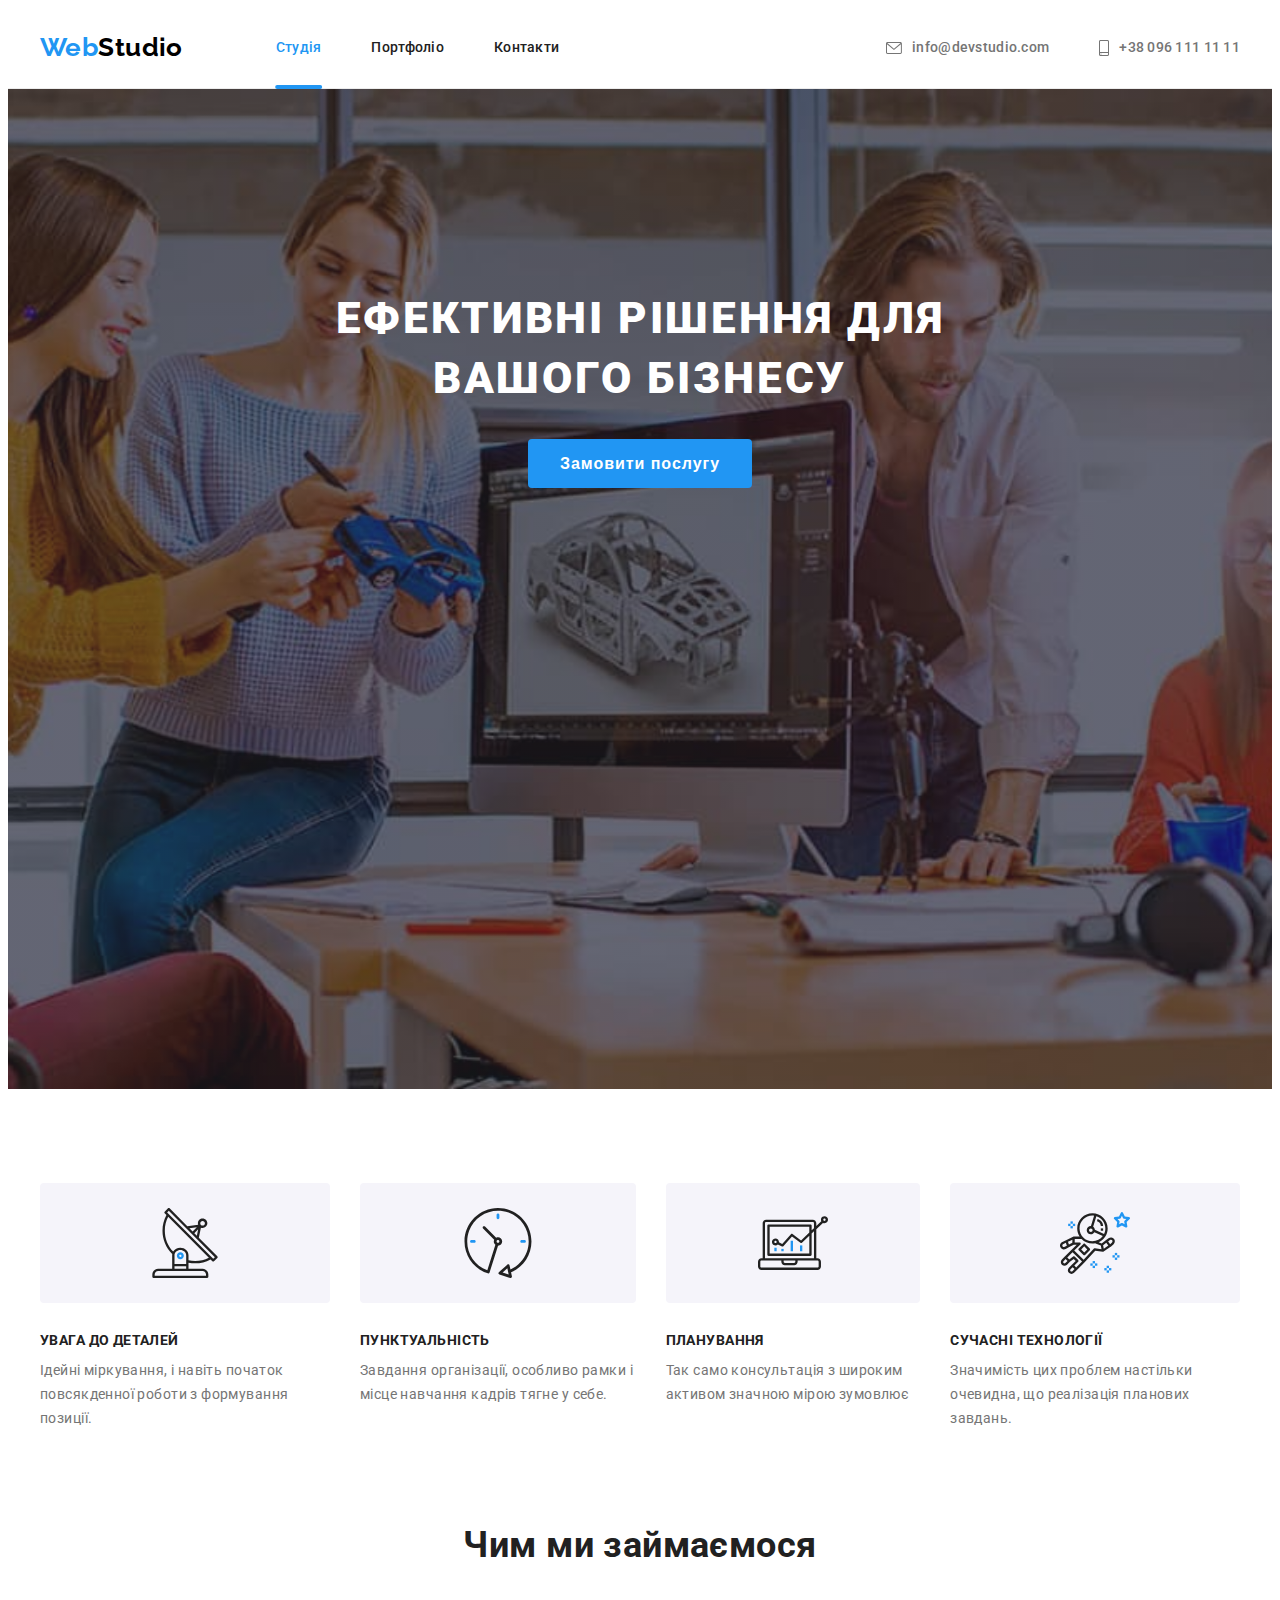
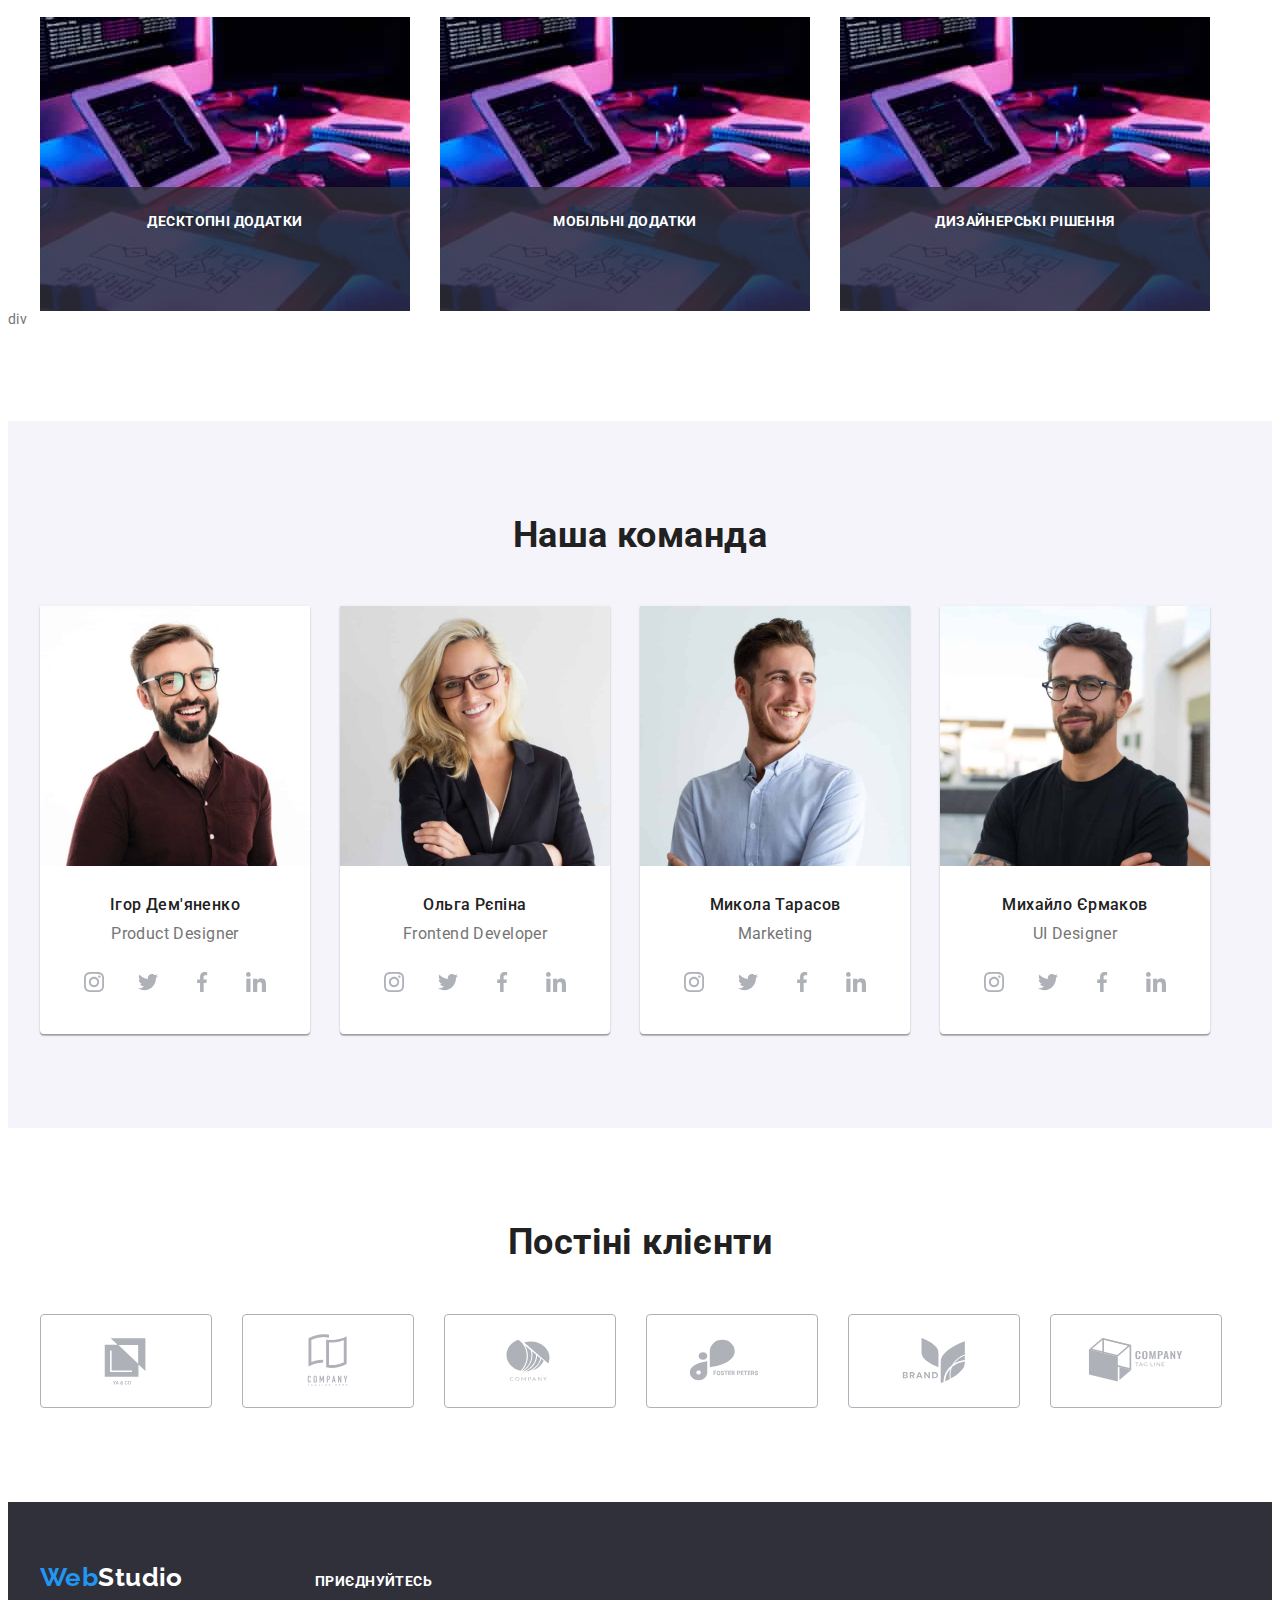
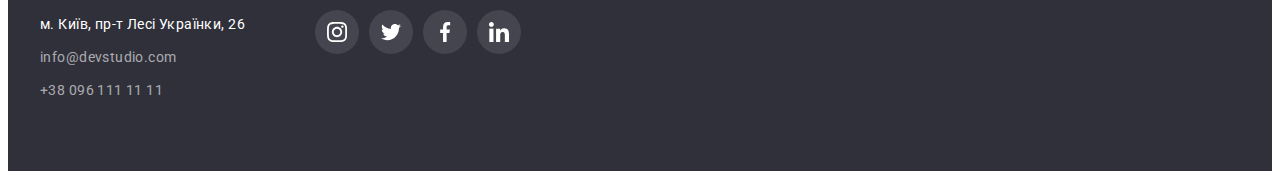
==== commit a3c47bb4: "hw 5-5" ====
--- a/index.html
+++ b/index.html
@@ -433,7 +433,7 @@
         <!-- ============Modal================== -->
         <div class="backdrop is-hidden" data-modal>
             <div class="modal">
-                <button class="modal-btn" data-modal-close><svg class="modal-icon-close" width="" height="">
+                <button class="modal-btn" data-modal-close><svg class="modal-icon-close" width="18" height="18">
                   <use href="./images/icon.svg#close-x"></use>
                 </svg>
             </button>
--- a/css/styles.css
+++ b/css/styles.css
@@ -166,11 +166,11 @@
     content: '';
     position: absolute;
     left: 50%;
-    bottom: 0px;
+    bottom: -1px;
     transform: translateX(-50%);
     display: inline-flex;
     width: calc(100% + 2px);
-    height: 3px;
+    height: 4px;
     border-radius: 4px;
     background-color: var(--prime-accent-color);
 }
@@ -349,10 +349,9 @@
 .section-cards-text {
     height: 70px;
     width: 100%;
-    padding: 27px 107px;
+    padding: 27px 0;
     display: flex;
     justify-content: center;
-    text-align: center;
     position: absolute;
     left: 50%;
     bottom: 0px;
@@ -361,7 +360,6 @@
     color: var(--prime-color);
     font-weight: 700;
     line-height: 1.14;
-    text-align: center;
     text-transform: uppercase;
 }
 
@@ -418,7 +416,7 @@
     border-radius: 50%;
     color: var(--clients-icon-color);
     background-color: var(--prime-color);
-    transition: color var(--anim-fast);
+    transition: color var(--anim-fast), background-color var(--anim-fast);
 }
 
 .social-link:hover,
@@ -462,7 +460,7 @@
     height: 92px;
     border: 1px solid var(--clients-icon-color);
     border-radius: 4px;
-    transition: color var(--anim-fast);
+    transition: color var(--anim-fast), border-color var(--anim-fast);
 }
 
 .clients-item-link:hover,
@@ -561,7 +559,7 @@
     border-radius: 50%;
     color: var(--prime-color);
     background-color: rgba(255, 255, 255, 0.1);
-    transition: color var(--anim-fast);
+    transition: background-color var(--anim-fast);
 }
 
 .social-link-foot:hover,
@@ -638,9 +636,7 @@
     cursor: pointer;
 }
 
-.modal-icon-close {
-    padding: 8px;
-}
+.modal-icon-close {}
 
 
 /* --------PortfolioStyles-------------*/
@@ -657,7 +653,7 @@
 
 examples-item {
     flex-basis: calc((100% - 60px) / 3);
-    transition: color var(--anim-fast);
+    transition: box-shadow var(--anim-fast);
 }
 
 .examples-item:hover {
@@ -682,7 +678,6 @@
     transform: translateY(101%);
     transition: transform var(--anim-fast);
     background-color: rgba(33, 150, 243, 0.9);
-    backdrop-filter: blur(4px);
 }
 
 .examples-item:hover .overlay {
@@ -707,7 +702,7 @@
     font-size: 16px;
     line-height: 1.62;
     background-color: var(--grey-bc-color);
-    transition: color var(--anim-fast);
+    transition: color var(--anim-fast), background-color var(--anim-fast), box-shadow var(--anim-fast);
 }
 
 .button-list:hover,
